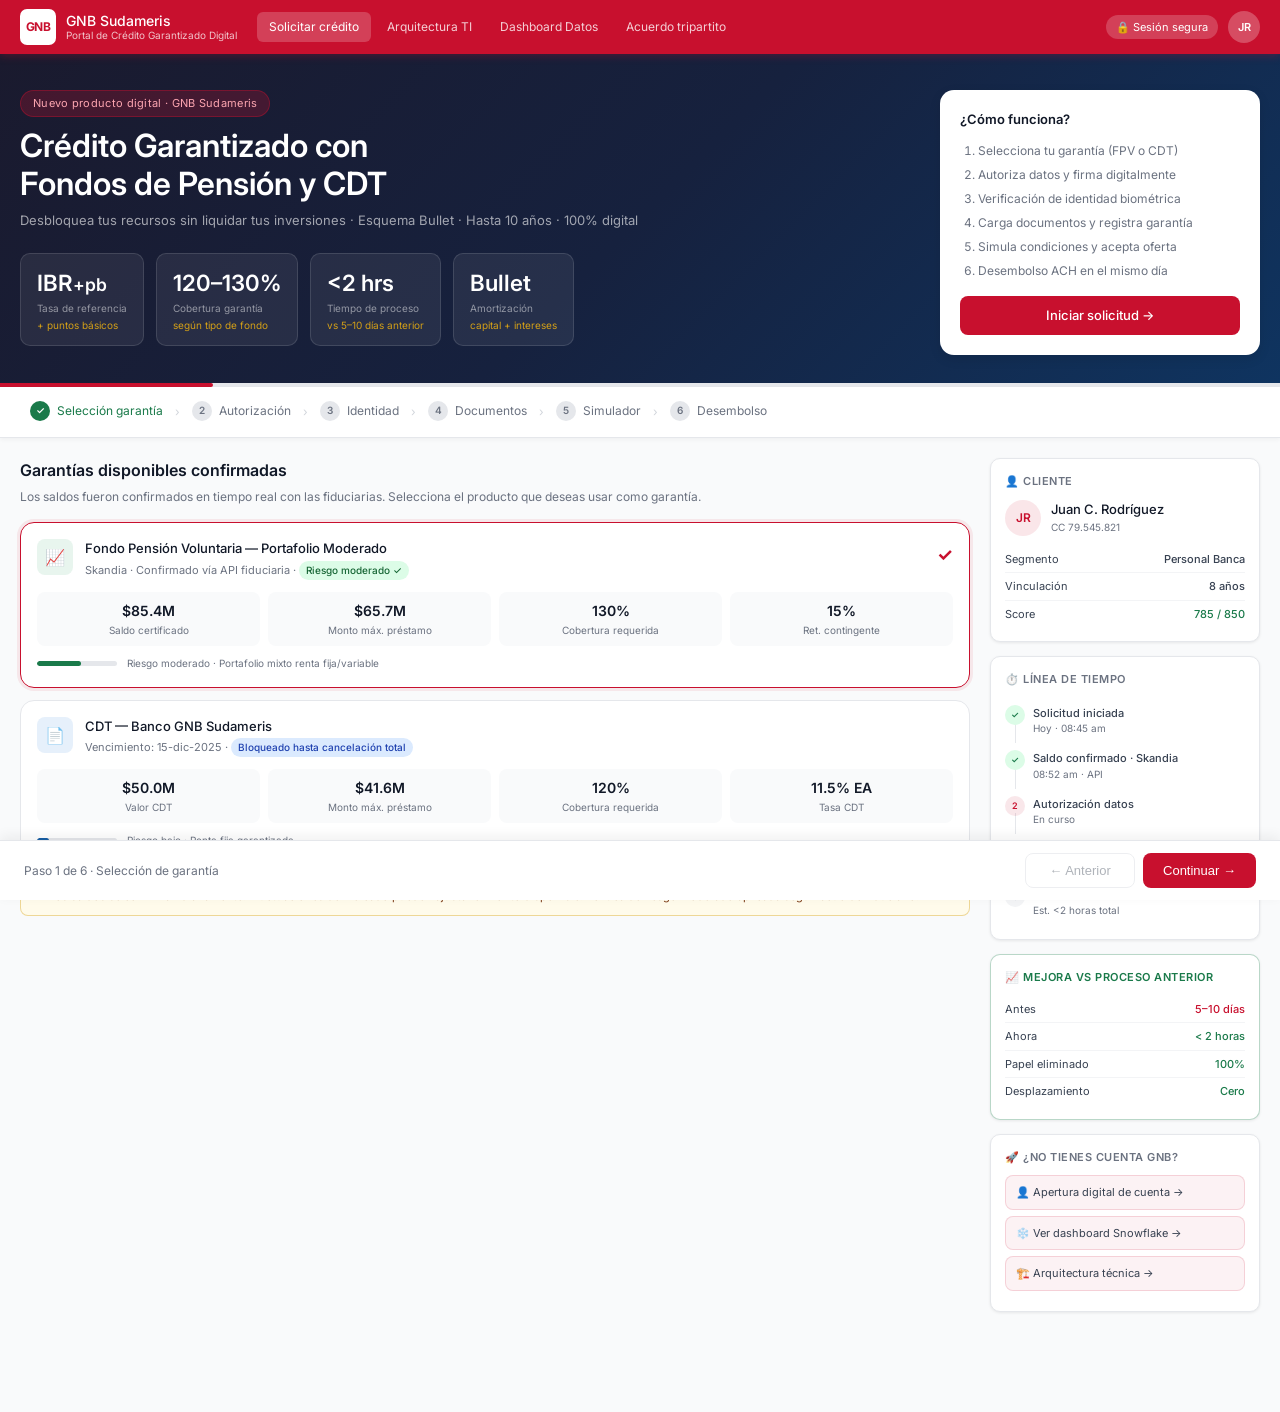
==== index.html @ e1f41fc9 "Primer despliegue portal crédito garantizado Primer despliegue portal crédito garantizado" ====
<!DOCTYPE html>
<html lang="es">
<head>
<meta charset="UTF-8">
<meta name="viewport" content="width=device-width, initial-scale=1.0">
<title>GNB Sudameris · Crédito Garantizado Digital</title>
<link rel="stylesheet" href="styles.css">
<link rel="preconnect" href="https://fonts.googleapis.com">
<link href="https://fonts.googleapis.com/css2?family=Inter:wght@300;400;500;600;700&display=swap" rel="stylesheet">
</head>
<body>

<!-- ═══════════════════════════ HEADER ═══════════════════════════ -->
<header class="site-header">
  <div class="header-inner">
    <div class="logo-area">
      <div class="logo-mark">GNB</div>
      <div class="logo-text">
        GNB Sudameris
        <span class="logo-sub">Portal de Crédito Garantizado Digital</span>
      </div>
    </div>
    <nav class="header-nav">
      <a href="index.html" class="nav-link active">Solicitar crédito</a>
      <a href="arquitectura.html" class="nav-link">Arquitectura TI</a>
      <a href="snowflake.html" class="nav-link">Dashboard Datos</a>
      <a href="acuerdo.html" class="nav-link">Acuerdo tripartito</a>
    </nav>
    <div class="header-right">
      <span class="header-badge">🔒 Sesión segura</span>
      <div class="header-user">JR</div>
    </div>
  </div>
</header>

<!-- ═══════════════════════════ HERO ═══════════════════════════ -->
<section class="product-hero">
  <div class="hero-inner">
    <div class="hero-content">
      <span class="hero-tag">Nuevo producto digital · GNB Sudameris</span>
      <h1 class="hero-title">Crédito Garantizado con<br>Fondos de Pensión y CDT</h1>
      <p class="hero-sub">Desbloquea tus recursos sin liquidar tus inversiones · Esquema Bullet · Hasta 10 años · 100% digital</p>
      <div class="hero-stats">
        <div class="hero-stat">
          <div class="hero-stat-val">IBR<span style="font-size:1.1rem">+pb</span></div>
          <div class="hero-stat-label">Tasa de referencia</div>
          <div class="hero-stat-sub">+ puntos básicos</div>
        </div>
        <div class="hero-stat">
          <div class="hero-stat-val">120–130%</div>
          <div class="hero-stat-label">Cobertura garantía</div>
          <div class="hero-stat-sub">según tipo de fondo</div>
        </div>
        <div class="hero-stat">
          <div class="hero-stat-val">&lt;2 hrs</div>
          <div class="hero-stat-label">Tiempo de proceso</div>
          <div class="hero-stat-sub">vs 5–10 días anterior</div>
        </div>
        <div class="hero-stat">
          <div class="hero-stat-val">Bullet</div>
          <div class="hero-stat-label">Amortización</div>
          <div class="hero-stat-sub">capital + intereses</div>
        </div>
      </div>
    </div>
    <div class="hero-aside">
      <div class="quick-card">
        <div class="quick-card-title">¿Cómo funciona?</div>
        <ol class="quick-steps">
          <li>Selecciona tu garantía (FPV o CDT)</li>
          <li>Autoriza datos y firma digitalmente</li>
          <li>Verificación de identidad biométrica</li>
          <li>Carga documentos y registra garantía</li>
          <li>Simula condiciones y acepta oferta</li>
          <li>Desembolso ACH en el mismo día</li>
        </ol>
        <a href="#stepper-section" class="btn-primary btn-block">Iniciar solicitud →</a>
      </div>
    </div>
  </div>
</section>

<!-- ═══════════════════════════ PROGRESS ═══════════════════════════ -->
<div class="progress-bar-wrap">
  <div class="progress-bar-fill" id="prog-fill" style="width:16.6%"></div>
</div>

<!-- ═══════════════════════════ STEPPER ═══════════════════════════ -->
<div class="stepper-wrap" id="stepper-section">
  <div class="stepper-inner">
    <div class="step-item done" onclick="goStep(1)">
      <div class="step-num done-num">✓</div>
      <span>Selección garantía</span>
    </div>
    <div class="step-sep">›</div>
    <div class="step-item" id="tab-2" onclick="goStep(2)">
      <div class="step-num" id="snum-2">2</div>
      <span>Autorización</span>
    </div>
    <div class="step-sep">›</div>
    <div class="step-item" id="tab-3" onclick="goStep(3)">
      <div class="step-num" id="snum-3">3</div>
      <span>Identidad</span>
    </div>
    <div class="step-sep">›</div>
    <div class="step-item" id="tab-4" onclick="goStep(4)">
      <div class="step-num" id="snum-4">4</div>
      <span>Documentos</span>
    </div>
    <div class="step-sep">›</div>
    <div class="step-item" id="tab-5" onclick="goStep(5)">
      <div class="step-num" id="snum-5">5</div>
      <span>Simulador</span>
    </div>
    <div class="step-sep">›</div>
    <div class="step-item" id="tab-6" onclick="goStep(6)">
      <div class="step-num" id="snum-6">6</div>
      <span>Desembolso</span>
    </div>
  </div>
</div>

<!-- ═══════════════════════════ MAIN LAYOUT ═══════════════════════════ -->
<main class="main-layout">
  <div class="content-area">

    <!-- ─── PANEL 1: GARANTÍAS ─── -->
    <section class="panel active" id="panel-1">
      <h2 class="panel-title">Garantías disponibles confirmadas</h2>
      <p class="panel-desc">Los saldos fueron confirmados en tiempo real con las fiduciarias. Selecciona el producto que deseas usar como garantía.</p>

      <div class="garantia-card selected" id="gcard-1" onclick="selectGarantia(1)">
        <div class="garantia-header">
          <div class="garantia-icon" style="background:#e8f5ee">📈</div>
          <div class="garantia-info">
            <div class="garantia-name">Fondo Pensión Voluntaria — Portafolio Moderado</div>
            <div class="garantia-entity">Skandia · Confirmado vía API fiduciaria · <span class="badge badge-ok">Riesgo moderado ✓</span></div>
          </div>
          <div class="check-mark" id="check-1">✓</div>
        </div>
        <div class="garantia-metrics">
          <div class="metric-box"><div class="metric-val">$85.4M</div><div class="metric-lbl">Saldo certificado</div></div>
          <div class="metric-box"><div class="metric-val">$65.7M</div><div class="metric-lbl">Monto máx. préstamo</div></div>
          <div class="metric-box"><div class="metric-val">130%</div><div class="metric-lbl">Cobertura requerida</div></div>
          <div class="metric-box"><div class="metric-val">15%</div><div class="metric-lbl">Ret. contingente</div></div>
        </div>
        <div class="risk-row">
          <div class="risk-bar"><div class="risk-fill" style="width:55%;background:#1a7a4a"></div></div>
          <span class="risk-label">Riesgo moderado · Portafolio mixto renta fija/variable</span>
        </div>
      </div>

      <div class="garantia-card" id="gcard-2" onclick="selectGarantia(2)">
        <div class="garantia-header">
          <div class="garantia-icon" style="background:#e6f0fb">📄</div>
          <div class="garantia-info">
            <div class="garantia-name">CDT — Banco GNB Sudameris</div>
            <div class="garantia-entity">Vencimiento: 15-dic-2025 · <span class="badge badge-info">Bloqueado hasta cancelación total</span></div>
          </div>
          <div class="check-mark" id="check-2" style="display:none">✓</div>
        </div>
        <div class="garantia-metrics">
          <div class="metric-box"><div class="metric-val">$50.0M</div><div class="metric-lbl">Valor CDT</div></div>
          <div class="metric-box"><div class="metric-val">$41.6M</div><div class="metric-lbl">Monto máx. préstamo</div></div>
          <div class="metric-box"><div class="metric-val">120%</div><div class="metric-lbl">Cobertura requerida</div></div>
          <div class="metric-box"><div class="metric-val">11.5% EA</div><div class="metric-lbl">Tasa CDT</div></div>
        </div>
        <div class="risk-row">
          <div class="risk-bar"><div class="risk-fill" style="width:15%;background:#185FA5"></div></div>
          <span class="risk-label">Riesgo bajo · Renta fija garantizada</span>
        </div>
      </div>

      <div class="alert-box warn">
        ⚠️ Los saldos se confirman diariamente. Fluctuaciones de mercado pueden ajustar el monto disponible. Política de riesgo moderado aplicada según acuerdo fiduciario.
      </div>
    </section>

    <!-- ─── PANEL 2: AUTORIZACIÓN ─── -->
    <section class="panel" id="panel-2">
      <h2 class="panel-title">Autorización y acuerdo de servicios</h2>

      <div class="consent-box">
        <div class="consent-header">
          <div class="consent-icon" style="background:rgba(200,16,46,0.1)">🔐</div>
          <div class="consent-title">Autorización de tratamiento de datos personales · Ley 1581/2012</div>
        </div>
        <p class="consent-text">Autorizo a GNB Sudameris, Skandia, y las demás fiduciarias participantes en el acuerdo de servicio tripartito, a consultar, verificar y compartir mi información financiera, de identidad y de saldos de productos de inversión, exclusivamente para efectos del otorgamiento del presente crédito garantizado.</p>
        <label class="check-label"><input type="checkbox" checked> Autorizo compartir mis datos con las fiduciarias participantes (Skandia, Protección, Porvenir según aplique)</label>
        <label class="check-label"><input type="checkbox" checked> Autorizo la consulta en centrales de riesgo (TransUnion, DataCrédito) y validación biométrica</label>
        <label class="check-label"><input type="checkbox" checked> Autorizo el bloqueo y retención contingente de mi garantía durante la vigencia del crédito</label>
        <label class="check-label"><input type="checkbox" checked> Acepto el acuerdo tripartito banco–Rentas–fiduciarias y el registro en Confecámaras a 5 años</label>
      </div>

      <div class="consent-box">
        <div class="consent-header">
          <div class="consent-icon" style="background:#e6f0fb">🏛️</div>
          <div class="consent-title">Partes del acuerdo de servicios tripartito</div>
        </div>
        <div class="systems-row">
          <span class="system-chip">🏦 GNB Sudameris S.A.</span>
          <span class="system-chip">📋 Skandia Fiduciaria</span>
          <span class="system-chip">👥 Rentas Vitalicias S.A.</span>
          <span class="system-chip">🏢 Confecámaras</span>
          <span class="system-chip">❄️ Snowflake Data Hub</span>
        </div>
        <p class="consent-text">El acuerdo establece: entrega online de saldos certificados, retención contingente automática, notificación inmediata de fluctuaciones, y fuente líquida de pago con giro inmediato vía ACH en caso de mora, incumplimiento o caída de garantía por debajo del 100% de cobertura.</p>
      </div>

      <div class="consent-box" style="border-color:rgba(26,122,74,0.3)">
        <div class="consent-header">
          <div class="consent-icon" style="background:#e8f5ee">✍️</div>
          <div class="consent-title" style="color:#1a7a4a">Firma electrónica — PLA15 | OTP vía SMS/Email · Decreto 2364</div>
        </div>
        <div class="otp-row">
          <input type="text" class="otp-input" placeholder="● ● ● ● ● ●" maxlength="6">
          <button class="btn-secondary" onclick="alert('OTP enviado a su celular registrado')">Reenviar OTP</button>
        </div>
        <p class="consent-text" style="margin-top:8px">Ingresa el código de 6 dígitos enviado a su número registrado. El código expira en 5 minutos.</p>
      </div>
    </section>

    <!-- ─── PANEL 3: VERIFICACIÓN ─── -->
    <section class="panel" id="panel-3">
      <h2 class="panel-title">Verificación de identidad multifactor</h2>

      <div class="verify-list">
        <div class="verify-item">
          <div class="verify-icon" style="background:#e8f5ee">✅</div>
          <div class="verify-info">
            <div class="verify-name">Cédula de ciudadanía — validación RNEC</div>
            <div class="verify-detail">Documento verificado · Registraduría Nacional · sin novedades</div>
          </div>
          <span class="badge badge-ok">Validado</span>
        </div>
        <div class="verify-item">
          <div class="verify-icon" style="background:#e8f5ee">👆</div>
          <div class="verify-info">
            <div class="verify-name">Dactiloscopía — huella biométrica</div>
            <div class="verify-detail">Score biométrico: 98.4% · AFIS Colombia · Tiempo real</div>
          </div>
          <span class="badge badge-ok">Validado</span>
        </div>
        <div class="verify-item">
          <div class="verify-icon" style="background:#e8f5ee">📊</div>
          <div class="verify-info">
            <div class="verify-name">Centrales de riesgo — TransUnion / DataCrédito</div>
            <div class="verify-detail">Score crediticio: 785 · Sin obligaciones en mora · Cupo disponible</div>
          </div>
          <span class="badge badge-ok">Aprobado</span>
        </div>
        <div class="verify-item">
          <div class="verify-icon" style="background:rgba(200,16,46,0.1)">🎥</div>
          <div class="verify-info">
            <div class="verify-name">Video verificación de identidad (liveness check)</div>
            <div class="verify-detail">Anti-deepfake · Captura documento + selfie en vivo · GNB Digital Onboarding</div>
          </div>
          <span class="badge badge-warn">En proceso</span>
        </div>
        <div class="verify-item">
          <div class="verify-icon" style="background:#f5f5f5">🎙️</div>
          <div class="verify-info">
            <div class="verify-name">Confirmación de condiciones — grabación digital</div>
            <div class="verify-detail">El asesor confirma: tasa, plazo, monto y condiciones · Reemplaza formato físico</div>
          </div>
          <span class="badge badge-pending">Pendiente</span>
        </div>
        <div class="verify-item">
          <div class="verify-icon" style="background:#f5f5f5">📒</div>
          <div class="verify-info">
            <div class="verify-name">Validación de referencias personales</div>
            <div class="verify-detail">2 referencias contactadas vía SMS/llamada automatizada</div>
          </div>
          <span class="badge badge-pending">Pendiente</span>
        </div>
      </div>

      <div class="integrations-box">
        <div class="integrations-title">Integrado con:</div>
        <div class="systems-row">
          <span class="system-chip">📱 GNB Onboarding Digital</span>
          <span class="system-chip">🏛️ RNEC</span>
          <span class="system-chip">📈 TransUnion API</span>
          <span class="system-chip">❄️ Snowflake · Capa analítica</span>
        </div>
      </div>
    </section>

    <!-- ─── PANEL 4: DOCUMENTOS ─── -->
    <section class="panel" id="panel-4">
      <h2 class="panel-title">Gestión documental y registro de garantías</h2>
      <div class="two-col">
        <div>
          <h3 class="sub-title">Documentos cargados</h3>
          <div class="doc-item"><span class="doc-icon ok">✅</span><span class="doc-name">Cédula de ciudadanía · ambas caras</span><span class="badge badge-ok">OK</span></div>
          <div class="doc-item"><span class="doc-icon ok">✅</span><span class="doc-name">Soportes de ingresos · últimos 3 meses</span><span class="badge badge-ok">OK</span></div>
          <div class="doc-item"><span class="doc-icon ok">✅</span><span class="doc-name">Contrato de trabajo / resolución pensión</span><span class="badge badge-ok">OK</span></div>
          <div class="doc-item"><span class="doc-icon warn">⏳</span><span class="doc-name">Certificación saldo fondo (fiduciaria)</span><span class="badge badge-warn">Auto</span></div>
          <div class="doc-item"><span class="doc-icon warn">⏳</span><span class="doc-name">Formato PLA15 · diligenciado</span><span class="badge badge-warn">Pendiente firma</span></div>
          <div class="upload-zone" onclick="alert('Seleccionar archivo')">
            <div class="upload-icon">☁️</div>
            <div class="upload-label">Arrastra o selecciona documentos adicionales</div>
            <div class="upload-sub">PDF, JPG, PNG · máx. 10MB por archivo</div>
          </div>
        </div>
        <div>
          <h3 class="sub-title">Estado de garantías</h3>
          <div class="status-card" style="border-color:rgba(26,122,74,0.4)">
            <div class="status-card-title" style="color:#1a7a4a">🔒 Bloqueo en fiduciaria</div>
            <div class="status-row"><span>Estado</span><span class="val-green">Bloqueado ✓</span></div>
            <div class="status-row"><span>Monto bloqueado</span><span>$85.4M</span></div>
            <div class="status-row"><span>Certificado</span><span class="val-green">#F-2024-8821</span></div>
            <div class="status-row"><span>Vigencia</span><span>5 años</span></div>
          </div>
          <div class="status-card" style="border-color:rgba(24,95,165,0.4);margin-top:10px">
            <div class="status-card-title" style="color:#185FA5">🏢 Confecámaras — Registro</div>
            <div class="status-row"><span>Estado</span><span class="val-warn">En registro</span></div>
            <div class="status-row"><span>Tipo</span><span>Mobiliaria · Ley 1676</span></div>
            <div class="status-row"><span>Folio</span><span>#GM-24-00145</span></div>
            <div class="status-row"><span>Vigencia</span><span class="val-green">5 años (optimizado)</span></div>
          </div>
          <div class="alert-box" style="background:rgba(212,160,23,0.08);border-color:rgba(212,160,23,0.4);margin-top:10px">
            💡 Garantía a 5 años en Confecámaras. Ahorro estimado en costos notariales por prórrogas: <strong>$320.000 COP</strong>
          </div>
        </div>
      </div>
    </section>

    <!-- ─── PANEL 5: SIMULADOR ─── -->
    <section class="panel" id="panel-5">
      <h2 class="panel-title">Simulador de condiciones — Crédito garantizado</h2>
      <div class="two-col">
        <div>
          <div class="sim-monto-display">
            <div class="sim-label">Monto del crédito</div>
            <div class="sim-val" id="sim-monto">$58,000,000 COP</div>
          </div>
          <div class="slider-group">
            <div class="slider-row">
              <label>Monto (millones COP)</label>
              <input type="range" min="10" max="65" value="58" oninput="updateSim()" id="sl-monto">
              <span id="out-monto">$58M</span>
            </div>
            <div class="slider-row">
              <label>Plazo (meses)</label>
              <input type="range" min="12" max="120" value="12" step="12" oninput="updateSim()" id="sl-plazo">
              <span id="out-plazo">12 meses</span>
            </div>
            <div class="slider-row">
              <label>IBR + puntos básicos</label>
              <input type="range" min="50" max="400" value="180" oninput="updateSim()" id="sl-ibr">
              <span id="out-ibr">+180 pb</span>
            </div>
          </div>
          <div class="field-group">
            <label class="field-label">Tipo de tasa</label>
            <select class="field-select" onchange="updateSim()">
              <option>IBR + puntos básicos (recomendado)</option>
              <option>Tasa cartelera fija</option>
              <option>Amortización francesa mensual</option>
            </select>
          </div>
          <div class="alert-box" style="background:rgba(26,122,74,0.07);border-color:rgba(26,122,74,0.3);margin-top:14px">
            📊 <strong>Ventaja vs rescate del fondo:</strong> Mantener inversión genera ~8.5% anual estimado vs costo de deuda. El cliente preserva su capital y sus rendimientos futuros.
          </div>
        </div>
        <div>
          <div class="result-card">
            <h3 class="sub-title">Resumen del crédito</h3>
            <div class="result-row"><span>Tasa total E.A.</span><span class="result-val" id="r-tasa">13.30%</span></div>
            <div class="result-row"><span>Intereses anuales (bullet)</span><span class="result-val" id="r-int">$7,714,000</span></div>
            <div class="result-row"><span>Capital (vencimiento)</span><span class="result-val" id="r-cap">$58,000,000</span></div>
            <div class="result-row"><span>Cobertura actual</span><span class="result-val val-green" id="r-cob">147.2%</span></div>
            <div class="result-row"><span>Plazo máximo</span><span class="result-val">10 años prorrogable</span></div>
            <div class="result-row"><span>Desembolso vía</span><span class="result-val">ACH mismo día</span></div>
            <div class="result-row"><span>Registro Confecámaras</span><span class="result-val val-green">5 años ✓</span></div>
          </div>
          <div class="risk-policy-box">
            <div class="sub-title" style="margin-bottom:8px">Política de riesgo aplicada</div>
            <span class="badge badge-ok">Portafolio moderado ✓</span>
            <span class="badge badge-info">Cobertura 130%</span>
            <span class="badge badge-info">Retención 15%</span>
            <span class="badge badge-warn">Alerta si cae &lt;110%</span>
          </div>
        </div>
      </div>
    </section>

    <!-- ─── PANEL 6: DESEMBOLSO ─── -->
    <section class="panel" id="panel-6">
      <h2 class="panel-title">Desembolso — Aprobación y giro</h2>
      <div class="two-col">
        <div>
          <h3 class="sub-title">Tracking del proceso</h3>
          <div class="track-list">
            <div class="track-item done">
              <div class="track-icon done">✓</div>
              <div class="track-info">
                <div class="track-name">Garantía bloqueada — fiduciaria</div>
                <div class="track-detail">Certificado #F-2024-8821 · 09:14 am</div>
              </div>
              <span class="badge badge-ok">Listo</span>
            </div>
            <div class="track-item done">
              <div class="track-icon done">✓</div>
              <div class="track-info">
                <div class="track-name">Garantía registrada — Confecámaras</div>
                <div class="track-detail">Folio #GM-24-00145 · 5 años</div>
              </div>
              <span class="badge badge-ok">Listo</span>
            </div>
            <div class="track-item done">
              <div class="track-icon done">✓</div>
              <div class="track-info">
                <div class="track-name">Pagaré contabilizado en sistema</div>
                <div class="track-detail">CORE bancario GNB · Límites creados</div>
              </div>
              <span class="badge badge-ok">Listo</span>
            </div>
            <div class="track-item active">
              <div class="track-icon active">⏳</div>
              <div class="track-info">
                <div class="track-name">Aprobación área de crédito</div>
                <div class="track-detail">Validación final automatizada · &lt;15 minutos</div>
              </div>
              <span class="badge badge-warn">En curso</span>
            </div>
            <div class="track-item pending">
              <div class="track-icon pending">→</div>
              <div class="track-info">
                <div class="track-name">Desembolso vía ACH / GNB</div>
                <div class="track-detail">Giro inmediato a cuenta verificada · Anti-fraude validado</div>
              </div>
              <span class="badge badge-pending">Pendiente</span>
            </div>
          </div>
        </div>
        <div>
          <div class="status-card" style="border-color:rgba(26,122,74,0.4)">
            <div class="status-card-title" style="color:#1a7a4a">💳 Cuenta de desembolso</div>
            <div class="status-row"><span>Banco</span><span>GNB Sudameris</span></div>
            <div class="status-row"><span>Cuenta</span><span>**** 4821</span></div>
            <div class="status-row"><span>Tipo</span><span>Cuenta corriente</span></div>
            <div class="status-row"><span>Titular</span><span>Juan C. Rodríguez</span></div>
            <div class="status-row"><span>Monto a girar</span><span class="val-green" style="font-weight:600">$58,700,000</span></div>
            <div class="status-row"><span>Canal</span><span class="val-green">ACH mismo día</span></div>
          </div>
          <div class="alert-box warn" style="margin-top:10px">
            🛡️ <strong>Anti-fraude:</strong> Desembolso solo a cuentas verificadas del titular. Montos &gt;$50M requieren token adicional. BREV disponible para clientes con historial GNB &gt;12 meses.
          </div>
          <div class="alerts-box" style="margin-top:10px">
            <div class="sub-title" style="margin-bottom:8px">Alertas de monitoreo activas</div>
            <span class="badge badge-warn">⚠️ Cobertura &lt;110%</span>
            <span class="badge badge-err">🚨 Cobertura &lt;100%</span>
            <span class="badge badge-info">❄️ Revisión diaria Snowflake</span>
            <span class="badge badge-warn">⏱️ Mora D+1</span>
          </div>
        </div>
      </div>
    </section>

  </div><!-- /content-area -->

  <!-- ═══════════════════════════ SIDEBAR ═══════════════════════════ -->
  <aside class="sidebar">

    <div class="sidebar-card">
      <div class="sidebar-section-title">👤 Cliente</div>
      <div class="client-header">
        <div class="client-avatar">JR</div>
        <div>
          <div class="client-name">Juan C. Rodríguez</div>
          <div class="client-id">CC 79.545.821</div>
        </div>
      </div>
      <div class="status-row"><span>Segmento</span><span>Personal Banca</span></div>
      <div class="status-row"><span>Vinculación</span><span>8 años</span></div>
      <div class="status-row"><span>Score</span><span class="val-green">785 / 850</span></div>
    </div>

    <div class="sidebar-card">
      <div class="sidebar-section-title">⏱️ Línea de tiempo</div>
      <div class="timeline">
        <div class="tl-item done"><div class="tl-dot done">✓</div><div><div class="tl-title">Solicitud iniciada</div><div class="tl-time">Hoy · 08:45 am</div></div></div>
        <div class="tl-item done"><div class="tl-dot done">✓</div><div><div class="tl-title">Saldo confirmado · Skandia</div><div class="tl-time">08:52 am · API</div></div></div>
        <div class="tl-item active"><div class="tl-dot active">2</div><div><div class="tl-title">Autorización datos</div><div class="tl-time">En curso</div></div></div>
        <div class="tl-item pending"><div class="tl-dot pending">3</div><div><div class="tl-title">Biometría y docs</div><div class="tl-time">Est. 15 min</div></div></div>
        <div class="tl-item pending"><div class="tl-dot pending">→</div><div><div class="tl-title">Desembolso</div><div class="tl-time">Est. &lt;2 horas total</div></div></div>
      </div>
    </div>

    <div class="sidebar-card" style="border-color:rgba(26,122,74,0.3)">
      <div class="sidebar-section-title" style="color:#1a7a4a">📈 Mejora vs proceso anterior</div>
      <div class="status-row"><span>Antes</span><span class="val-red">5–10 días</span></div>
      <div class="status-row"><span>Ahora</span><span class="val-green">&lt; 2 horas</span></div>
      <div class="status-row"><span>Papel eliminado</span><span class="val-green">100%</span></div>
      <div class="status-row"><span>Desplazamiento</span><span class="val-green">Cero</span></div>
    </div>

    <div class="sidebar-card">
      <div class="sidebar-section-title">🚀 ¿No tienes cuenta GNB?</div>
      <a href="#" class="onboarding-pill">👤 Apertura digital de cuenta →</a>
      <a href="snowflake.html" class="onboarding-pill">❄️ Ver dashboard Snowflake →</a>
      <a href="arquitectura.html" class="onboarding-pill">🏗️ Arquitectura técnica →</a>
    </div>

  </aside>
</main>

<!-- ═══════════════════════════ BOTTOM NAV ═══════════════════════════ -->
<div class="bottom-nav">
  <div class="nav-info" id="step-info">Paso 1 de 6 · Selección de garantía</div>
  <div class="nav-buttons">
    <button class="btn-secondary" id="btn-prev" onclick="prevStep()" style="opacity:0.4">← Anterior</button>
    <button class="btn-primary" id="btn-next" onclick="nextStep()">Continuar →</button>
  </div>
</div>

<script src="app.js"></script>
</body>
</html>
---- styles.css ----
/* ═══════════════════════════════════════════════════════════
   GNB SUDAMERIS · CRÉDITO GARANTIZADO DIGITAL
   styles.css · v1.0 · Mayo 2025
═══════════════════════════════════════════════════════════ */

:root {
  --gnb-red:    #C8102E;
  --gnb-red-dk: #a00022;
  --gnb-navy:   #1a1a2e;
  --gnb-green:  #1a7a4a;
  --gnb-blue:   #185FA5;
  --gnb-gold:   #D4A017;
  --white:      #ffffff;
  --gray-50:    #f9fafb;
  --gray-100:   #f3f4f6;
  --gray-200:   #e5e7eb;
  --gray-300:   #d1d5db;
  --gray-500:   #6b7280;
  --gray-700:   #374151;
  --gray-900:   #111827;
  --shadow-sm:  0 1px 3px rgba(0,0,0,0.08);
  --shadow-md:  0 4px 12px rgba(0,0,0,0.1);
  --radius:     10px;
  --radius-sm:  6px;
  --radius-lg:  14px;
}

*, *::before, *::after { box-sizing: border-box; margin: 0; padding: 0; }

html { scroll-behavior: smooth; }

body {
  font-family: 'Inter', -apple-system, BlinkMacSystemFont, sans-serif;
  font-size: 14px;
  line-height: 1.5;
  color: var(--gray-700);
  background: var(--gray-50);
  min-height: 100vh;
  padding-bottom: 80px;
}

/* ─── HEADER ─── */
.site-header {
  background: var(--gnb-red);
  position: sticky; top: 0; z-index: 100;
  box-shadow: 0 2px 8px rgba(200,16,46,0.3);
}
.header-inner {
  max-width: 1300px; margin: 0 auto;
  padding: 0 20px;
  display: flex; align-items: center; gap: 20px;
  height: 54px;
}
.logo-area { display: flex; align-items: center; gap: 10px; flex-shrink: 0; }
.logo-mark {
  width: 36px; height: 36px; border-radius: 7px;
  background: white; display: flex; align-items: center; justify-content: center;
  font-weight: 700; font-size: 12px; color: var(--gnb-red); letter-spacing: -0.5px;
}
.logo-text { color: white; font-size: 14px; font-weight: 500; line-height: 1.2; }
.logo-sub { font-size: 10px; opacity: 0.75; display: block; font-weight: 400; }
.header-nav { display: flex; gap: 4px; flex: 1; }
.nav-link {
  color: rgba(255,255,255,0.8); text-decoration: none;
  padding: 6px 12px; border-radius: 6px;
  font-size: 12px; transition: all 0.15s;
}
.nav-link:hover, .nav-link.active {
  background: rgba(255,255,255,0.2); color: white;
}
.header-right { display: flex; align-items: center; gap: 10px; flex-shrink: 0; }
.header-badge {
  background: rgba(255,255,255,0.2); color: white;
  font-size: 11px; padding: 4px 10px; border-radius: 20px;
}
.header-user {
  width: 32px; height: 32px; border-radius: 50%;
  background: rgba(255,255,255,0.25);
  display: flex; align-items: center; justify-content: center;
  color: white; font-size: 11px; font-weight: 600;
}
.live-dot-wrap { display: flex; align-items: center; gap: 5px; color: white; font-size: 11px; }
.live-dot {
  width: 7px; height: 7px; border-radius: 50%;
  background: #4ade80; animation: blink 1.4s ease-in-out infinite;
}
@keyframes blink { 0%,100%{opacity:1} 50%{opacity:0.3} }

/* ─── HERO ─── */
.product-hero {
  background: linear-gradient(135deg, #1a1a2e 0%, #16213e 50%, #0f3460 100%);
  padding: 36px 20px 28px;
}
.hero-inner {
  max-width: 1300px; margin: 0 auto;
  display: grid; grid-template-columns: 1fr 320px; gap: 32px; align-items: start;
}
.hero-tag {
  display: inline-block;
  background: rgba(200,16,46,0.25); border: 1px solid rgba(200,16,46,0.4);
  color: #fca5b0; font-size: 11px; padding: 4px 12px;
  border-radius: 20px; margin-bottom: 10px;
  letter-spacing: 0.3px;
}
.hero-title { color: white; font-size: 2rem; font-weight: 600; line-height: 1.2; margin-bottom: 8px; }
.hero-sub { color: rgba(255,255,255,0.6); font-size: 13px; margin-bottom: 22px; }
.hero-stats { display: flex; gap: 12px; flex-wrap: wrap; }
.hero-stat {
  background: rgba(255,255,255,0.07);
  border: 1px solid rgba(255,255,255,0.12);
  border-radius: 10px; padding: 12px 16px; min-width: 110px;
}
.hero-stat-val { color: white; font-size: 1.4rem; font-weight: 600; }
.hero-stat-label { color: rgba(255,255,255,0.5); font-size: 10px; margin-top: 2px; }
.hero-stat-sub { color: var(--gnb-gold); font-size: 10px; margin-top: 2px; }

.quick-card {
  background: white; border-radius: var(--radius-lg);
  padding: 20px; box-shadow: var(--shadow-md);
}
.quick-card-title { font-size: 13px; font-weight: 600; color: var(--gray-900); margin-bottom: 12px; }
.quick-steps {
  padding-left: 18px; margin-bottom: 16px;
  display: flex; flex-direction: column; gap: 6px;
}
.quick-steps li { font-size: 12px; color: var(--gray-500); }
.btn-block { display: block; width: 100%; text-align: center; }

/* ─── PROGRESS BAR ─── */
.progress-bar-wrap { height: 4px; background: var(--gray-200); }
.progress-bar-fill {
  height: 100%; background: var(--gnb-red);
  transition: width 0.4s ease; border-radius: 0 2px 2px 0;
}

/* ─── STEPPER ─── */
.stepper-wrap {
  background: white; border-bottom: 1px solid var(--gray-200);
  position: sticky; top: 54px; z-index: 90;
  box-shadow: 0 2px 4px rgba(0,0,0,0.04);
}
.stepper-inner {
  max-width: 1300px; margin: 0 auto;
  padding: 0 20px;
  display: flex; align-items: center; overflow-x: auto;
}
.step-item {
  display: flex; align-items: center; gap: 7px;
  padding: 14px 10px; cursor: pointer;
  border-bottom: 2px solid transparent;
  white-space: nowrap; font-size: 12px; color: var(--gray-500);
  transition: all 0.2s; flex-shrink: 0; user-select: none;
}
.step-item:hover { color: var(--gray-700); }
.step-item.active { border-bottom-color: var(--gnb-red); color: var(--gnb-red); font-weight: 500; }
.step-item.done { color: var(--gnb-green); }
.step-num {
  width: 20px; height: 20px; border-radius: 50%;
  display: flex; align-items: center; justify-content: center;
  font-size: 10px; font-weight: 600;
  background: var(--gray-200); color: var(--gray-500);
  flex-shrink: 0;
}
.step-item.active .step-num,
#snum-2.active-num { background: var(--gnb-red); color: white; }
.step-item.done .step-num, .done-num {
  background: var(--gnb-green); color: white;
  width: 20px; height: 20px; border-radius: 50%;
  display: flex; align-items: center; justify-content: center;
  font-size: 10px;
}
.step-sep { color: var(--gray-300); font-size: 12px; padding: 0 2px; flex-shrink: 0; }

/* ─── MAIN LAYOUT ─── */
.main-layout {
  max-width: 1300px; margin: 0 auto; padding: 20px;
  display: grid; grid-template-columns: 1fr 270px; gap: 20px;
}
.content-area { min-width: 0; }

/* ─── PANELS ─── */
.panel { display: none; }
.panel.active { display: block; }
.panel-title { font-size: 16px; font-weight: 600; color: var(--gray-900); margin-bottom: 6px; }
.panel-desc { font-size: 12px; color: var(--gray-500); margin-bottom: 16px; }

/* ─── GARANTIA CARDS ─── */
.garantia-card {
  border: 1.5px solid var(--gray-200); border-radius: var(--radius-lg);
  padding: 16px; margin-bottom: 12px; cursor: pointer;
  transition: all 0.15s; background: white; position: relative;
}
.garantia-card:hover { border-color: var(--gnb-red); box-shadow: var(--shadow-sm); }
.garantia-card.selected { border-color: var(--gnb-red); box-shadow: 0 0 0 3px rgba(200,16,46,0.08); }
.garantia-header { display: flex; align-items: flex-start; gap: 12px; margin-bottom: 12px; }
.garantia-icon {
  width: 36px; height: 36px; border-radius: 8px;
  display: flex; align-items: center; justify-content: center;
  font-size: 16px; flex-shrink: 0;
}
.garantia-info { flex: 1; }
.garantia-name { font-size: 13px; font-weight: 500; color: var(--gray-900); }
.garantia-entity { font-size: 11px; color: var(--gray-500); margin-top: 2px; }
.check-mark {
  color: var(--gnb-red); font-size: 18px; font-weight: 700;
  flex-shrink: 0; margin-top: 2px;
}
.garantia-metrics { display: grid; grid-template-columns: repeat(4,1fr); gap: 8px; margin-bottom: 10px; }
.metric-box {
  background: var(--gray-50); border-radius: 8px;
  padding: 8px; text-align: center;
}
.metric-val { font-size: 14px; font-weight: 600; color: var(--gray-900); }
.metric-lbl { font-size: 10px; color: var(--gray-500); margin-top: 2px; }
.risk-row { display: flex; align-items: center; gap: 10px; }
.risk-bar { height: 5px; border-radius: 3px; background: var(--gray-200); flex: 0 0 80px; overflow: hidden; }
.risk-fill { height: 100%; border-radius: 3px; }
.risk-label { font-size: 10px; color: var(--gray-500); }

/* ─── BADGES ─── */
.badge {
  display: inline-flex; align-items: center; gap: 3px;
  font-size: 10px; padding: 2px 7px; border-radius: 20px; font-weight: 500;
}
.badge-ok   { background: #dcfce7; color: #166534; }
.badge-warn { background: #fef9c3; color: #854d0e; }
.badge-err  { background: #fee2e2; color: #991b1b; }
.badge-info { background: #dbeafe; color: #1e40af; }
.badge-pending { background: var(--gray-100); color: var(--gray-500); }

/* ─── ALERT BOXES ─── */
.alert-box {
  padding: 10px 14px; border-radius: 8px;
  border: 1px solid var(--gray-200);
  background: var(--gray-50); font-size: 11px; color: var(--gray-600);
  margin-top: 10px; line-height: 1.5;
}
.alert-box.warn { background: #fffbeb; border-color: rgba(212,160,23,0.4); color: #78350f; }

/* ─── CONSENT BOXES ─── */
.consent-box {
  border: 1px solid var(--gray-200); border-radius: var(--radius);
  padding: 16px; margin-bottom: 12px; background: white;
}
.consent-header { display: flex; align-items: center; gap: 10px; margin-bottom: 10px; }
.consent-icon {
  width: 32px; height: 32px; border-radius: 8px;
  display: flex; align-items: center; justify-content: center; font-size: 16px;
  flex-shrink: 0;
}
.consent-title { font-size: 12px; font-weight: 600; color: var(--gray-900); }
.consent-text { font-size: 11px; color: var(--gray-500); line-height: 1.6; margin-bottom: 10px; }
.check-label {
  display: flex; align-items: flex-start; gap: 8px;
  font-size: 11px; color: var(--gray-700); cursor: pointer;
  margin-bottom: 6px; line-height: 1.5;
}
.check-label input { margin-top: 2px; flex-shrink: 0; accent-color: var(--gnb-red); }
.systems-row { display: flex; flex-wrap: wrap; gap: 6px; margin-bottom: 10px; }
.system-chip {
  background: var(--gray-100); border: 1px solid var(--gray-200);
  border-radius: 6px; padding: 4px 8px; font-size: 10px; color: var(--gray-600);
}
.otp-row { display: flex; gap: 8px; margin-bottom: 4px; }
.otp-input {
  flex: 1; padding: 10px; border-radius: 8px;
  border: 1px solid var(--gray-300); font-size: 18px;
  letter-spacing: 6px; text-align: center; font-weight: 600;
  transition: border-color 0.2s;
}
.otp-input:focus { outline: none; border-color: var(--gnb-red); }

/* ─── VERIFY LIST ─── */
.verify-list { margin-bottom: 14px; }
.verify-item {
  display: flex; align-items: flex-start; gap: 10px;
  padding: 12px 0; border-bottom: 1px solid var(--gray-100);
}
.verify-item:last-child { border-bottom: none; }
.verify-icon {
  width: 34px; height: 34px; border-radius: 8px;
  display: flex; align-items: center; justify-content: center;
  font-size: 15px; flex-shrink: 0;
}
.verify-info { flex: 1; }
.verify-name { font-size: 12px; font-weight: 500; color: var(--gray-900); }
.verify-detail { font-size: 11px; color: var(--gray-500); margin-top: 2px; }
.integrations-box { padding: 12px; border-radius: 8px; background: var(--gray-50); border: 1px solid var(--gray-200); }
.integrations-title { font-size: 11px; font-weight: 500; color: var(--gray-600); margin-bottom: 8px; }

/* ─── DOC ITEMS ─── */
.doc-item {
  display: flex; align-items: center; gap: 8px;
  padding: 8px 10px; border-radius: 8px;
  border: 1px solid var(--gray-200); background: white;
  margin-bottom: 6px; font-size: 11px;
}
.doc-icon { font-size: 14px; }
.doc-name { flex: 1; color: var(--gray-700); }
.upload-zone {
  border: 1.5px dashed var(--gray-300); border-radius: 10px;
  padding: 20px; text-align: center; cursor: pointer;
  transition: all 0.2s; margin-top: 8px;
}
.upload-zone:hover { border-color: var(--gnb-red); background: rgba(200,16,46,0.02); }
.upload-icon { font-size: 22px; margin-bottom: 6px; }
.upload-label { font-size: 11px; color: var(--gray-600); }
.upload-sub { font-size: 10px; color: var(--gray-400); margin-top: 2px; }

/* ─── STATUS CARDS ─── */
.status-card {
  border: 1px solid var(--gray-200); border-radius: var(--radius);
  padding: 12px; background: white;
}
.status-card-title { font-size: 12px; font-weight: 600; margin-bottom: 8px; }
.status-row {
  display: flex; justify-content: space-between; align-items: center;
  padding: 5px 0; border-bottom: 1px solid var(--gray-100);
  font-size: 11px; color: var(--gray-600);
}
.status-row:last-child { border-bottom: none; }
.status-row span:last-child { font-weight: 500; color: var(--gray-800); }
.val-green { color: var(--gnb-green) !important; }
.val-warn { color: #d97706 !important; }
.val-red { color: var(--gnb-red) !important; }

/* ─── SIMULATOR ─── */
.sim-monto-display {
  background: var(--gray-50); border-radius: 10px;
  padding: 14px; margin-bottom: 14px;
}
.sim-label { font-size: 11px; color: var(--gray-500); margin-bottom: 4px; }
.sim-val { font-size: 1.6rem; font-weight: 600; color: var(--gray-900); }
.slider-group { display: flex; flex-direction: column; gap: 10px; margin-bottom: 12px; }
.slider-row { display: flex; align-items: center; gap: 10px; }
.slider-row label { font-size: 11px; color: var(--gray-500); min-width: 130px; }
.slider-row input[type=range] {
  flex: 1; accent-color: var(--gnb-red);
  height: 4px; cursor: pointer;
}
.slider-row span { font-size: 12px; font-weight: 500; min-width: 60px; text-align: right; color: var(--gray-800); }
.field-group { margin-bottom: 12px; }
.field-label { font-size: 11px; color: var(--gray-500); margin-bottom: 4px; display: block; }
.field-select {
  width: 100%; padding: 8px 10px; border-radius: 8px;
  border: 1px solid var(--gray-300); font-size: 12px;
  color: var(--gray-700); background: white; cursor: pointer;
}
.result-card { border: 1px solid var(--gray-200); border-radius: var(--radius); padding: 14px; background: white; margin-bottom: 12px; }
.result-row {
  display: flex; justify-content: space-between;
  padding: 6px 0; border-bottom: 1px solid var(--gray-100); font-size: 12px;
}
.result-row:last-child { border-bottom: none; }
.result-val { font-weight: 600; color: var(--gray-900); }
.risk-policy-box { padding: 12px; border-radius: 8px; background: var(--gray-50); display: flex; gap: 6px; flex-wrap: wrap; align-items: flex-start; flex-direction: column; }
.alerts-box { padding: 12px; border-radius: 8px; background: var(--gray-50); display: flex; gap: 6px; flex-wrap: wrap; align-items: center; }

/* ─── TRACK LIST ─── */
.track-list { display: flex; flex-direction: column; gap: 0; }
.track-item {
  display: flex; align-items: flex-start; gap: 10px;
  padding: 10px 0; border-bottom: 1px solid var(--gray-100);
}
.track-item:last-child { border-bottom: none; }
.track-icon {
  width: 28px; height: 28px; border-radius: 50%;
  display: flex; align-items: center; justify-content: center;
  font-size: 12px; flex-shrink: 0; font-weight: 600;
}
.track-icon.done { background: #dcfce7; color: var(--gnb-green); }
.track-icon.active { background: rgba(200,16,46,0.1); color: var(--gnb-red); }
.track-icon.pending { background: var(--gray-100); color: var(--gray-500); }
.track-info { flex: 1; }
.track-name { font-size: 12px; font-weight: 500; color: var(--gray-900); }
.track-detail { font-size: 10px; color: var(--gray-500); margin-top: 2px; }

/* ─── TWO COL ─── */
.two-col { display: grid; grid-template-columns: 1fr 1fr; gap: 20px; }
.sub-title { font-size: 13px; font-weight: 600; color: var(--gray-900); margin-bottom: 10px; }

/* ─── SIDEBAR ─── */
.sidebar { display: flex; flex-direction: column; gap: 14px; }
.sidebar-card {
  background: white; border: 1px solid var(--gray-200);
  border-radius: var(--radius); padding: 14px;
  box-shadow: var(--shadow-sm);
}
.sidebar-section-title { font-size: 11px; font-weight: 600; color: var(--gray-500); margin-bottom: 10px; text-transform: uppercase; letter-spacing: 0.5px; }
.client-header { display: flex; align-items: center; gap: 10px; margin-bottom: 10px; }
.client-avatar {
  width: 36px; height: 36px; border-radius: 50%;
  background: rgba(200,16,46,0.1); color: var(--gnb-red);
  display: flex; align-items: center; justify-content: center;
  font-size: 12px; font-weight: 600;
}
.client-name { font-size: 13px; font-weight: 500; color: var(--gray-900); }
.client-id { font-size: 10px; color: var(--gray-500); }
.timeline { display: flex; flex-direction: column; gap: 0; }
.tl-item {
  display: flex; align-items: flex-start; gap: 8px;
  padding: 7px 0; position: relative;
}
.tl-item::after {
  content: ''; position: absolute; left: 10px; top: 24px; bottom: 0;
  width: 1px; background: var(--gray-200);
}
.tl-item:last-child::after { display: none; }
.tl-dot {
  width: 20px; height: 20px; border-radius: 50%;
  display: flex; align-items: center; justify-content: center;
  font-size: 9px; font-weight: 600; flex-shrink: 0; position: relative; z-index: 1;
}
.tl-dot.done { background: #dcfce7; color: var(--gnb-green); }
.tl-dot.active { background: rgba(200,16,46,0.1); color: var(--gnb-red); }
.tl-dot.pending { background: var(--gray-100); color: var(--gray-400); }
.tl-title { font-size: 11px; font-weight: 500; color: var(--gray-800); }
.tl-time { font-size: 10px; color: var(--gray-500); }
.onboarding-pill {
  display: flex; align-items: center;
  padding: 8px 10px; border-radius: 8px;
  background: rgba(200,16,46,0.05); border: 1px solid rgba(200,16,46,0.15);
  margin-bottom: 6px; cursor: pointer; font-size: 11px; color: var(--gray-700);
  text-decoration: none; transition: all 0.15s;
}
.onboarding-pill:hover { background: rgba(200,16,46,0.1); }

/* ─── BOTTOM NAV ─── */
.bottom-nav {
  position: fixed; bottom: 0; left: 0; right: 0; z-index: 200;
  background: white; border-top: 1px solid var(--gray-200);
  padding: 12px 24px;
  display: flex; justify-content: space-between; align-items: center;
  box-shadow: 0 -4px 12px rgba(0,0,0,0.06);
}
.nav-info { font-size: 12px; color: var(--gray-500); }
.nav-buttons { display: flex; gap: 8px; }
.nav-buttons button { min-width: 110px; }

/* ─── BUTTONS ─── */
.btn-primary {
  background: var(--gnb-red); color: white;
  border: none; border-radius: 8px; padding: 10px 20px;
  font-size: 13px; font-weight: 500; cursor: pointer;
  transition: all 0.15s; text-decoration: none; display: inline-block;
}
.btn-primary:hover { background: var(--gnb-red-dk); transform: translateY(-1px); box-shadow: 0 4px 12px rgba(200,16,46,0.3); }
.btn-secondary {
  background: white; color: var(--gray-600);
  border: 1px solid var(--gray-300); border-radius: 8px;
  padding: 9px 20px; font-size: 13px; cursor: pointer;
  transition: all 0.15s;
}
.btn-secondary:hover { background: var(--gray-50); }

/* ─── PAGE HERO (inner pages) ─── */
.page-hero { padding: 28px 20px 24px; }
.page-hero-inner { max-width: 1300px; margin: 0 auto; }

/* ─── ARCH PAGE ─── */
.arch-main { max-width: 1300px; margin: 0 auto; padding: 20px; }
.arch-legend {
  display: flex; gap: 16px; flex-wrap: wrap;
  padding: 12px 0; margin-bottom: 16px;
}
.leg-item { display: flex; align-items: center; gap: 6px; font-size: 11px; color: var(--gray-600); }
.leg-dot { width: 10px; height: 10px; border-radius: 3px; flex-shrink: 0; }
.arch-layer {
  background: white; border: 1px solid var(--gray-200);
  border-radius: var(--radius-lg); padding: 16px; margin-bottom: 4px;
}
.arch-layer-label {
  font-size: 11px; font-weight: 600; color: var(--gray-500);
  text-transform: uppercase; letter-spacing: 0.5px; margin-bottom: 12px;
}
.arch-boxes { display: flex; gap: 10px; flex-wrap: wrap; }
.arch-box {
  flex: 1; min-width: 160px; border-radius: 10px;
  border: 1px solid var(--gray-200); padding: 10px 12px; cursor: pointer;
  transition: all 0.15s; position: relative;
}
.arch-box:hover { transform: translateY(-2px); box-shadow: var(--shadow-md); }
.arch-box.gnb  { background: rgba(200,16,46,0.03); border-color: rgba(200,16,46,0.2); }
.arch-box.ext  { background: rgba(24,95,165,0.03); border-color: rgba(24,95,165,0.2); }
.arch-box.sec  { background: rgba(138,98,0,0.03);  border-color: rgba(138,98,0,0.2); }
.arch-box.data { background: rgba(26,122,74,0.03); border-color: rgba(26,122,74,0.2); }
.arch-box.infra { background: var(--gray-50); }
.arch-box-name { font-size: 12px; font-weight: 500; color: var(--gray-900); margin-bottom: 3px; }
.arch-box-detail { font-size: 10px; color: var(--gray-500); margin-bottom: 6px; line-height: 1.4; }
.arch-tag { display: inline-block; font-size: 9px; padding: 2px 7px; border-radius: 4px; font-weight: 500; }
.gnb-tag  { background: rgba(200,16,46,0.1); color: #800015; }
.ext-tag  { background: rgba(24,95,165,0.1); color: #0d3b78; }
.sec-tag  { background: rgba(138,98,0,0.1); color: #5a3500; }
.data-tag { background: rgba(26,122,74,0.1); color: #0a4020; }
.infra-tag { background: var(--gray-200); color: var(--gray-600); }
.arch-flow-arrow {
  text-align: center; padding: 6px 0; font-size: 11px; color: var(--gray-400);
  display: flex; align-items: center; gap: 10px;
}
.arch-flow-arrow::before,.arch-flow-arrow::after { content:''; flex:1; height:1px; background:var(--gray-200); }
.arch-notes {
  display: grid; grid-template-columns: repeat(4,1fr);
  gap: 12px; margin-top: 20px;
}
.arch-note-card { background: white; border: 1px solid var(--gray-200); border-radius: var(--radius); padding: 14px; }
.arch-note-title { font-size: 12px; font-weight: 600; color: var(--gray-900); margin-bottom: 8px; }
.arch-note-list { padding-left: 14px; display: flex; flex-direction: column; gap: 4px; }
.arch-note-list li { font-size: 11px; color: var(--gray-600); }

/* ─── DASH PAGE ─── */
.dash-main { max-width: 1300px; margin: 0 auto; padding: 20px; }
.kpi-grid { display: grid; grid-template-columns: repeat(5,1fr); gap: 12px; margin-bottom: 20px; }
.kpi-card { background: white; border: 1px solid var(--gray-200); border-radius: var(--radius); padding: 14px; }
.kpi-label { font-size: 10px; color: var(--gray-500); margin-bottom: 4px; text-transform: uppercase; letter-spacing: 0.3px; }
.kpi-val { font-size: 1.6rem; font-weight: 600; color: var(--gray-900); }
.kpi-delta { font-size: 10px; margin-top: 4px; }
.kpi-delta.positive { color: var(--gnb-green); }
.kpi-delta.warn { color: #d97706; }
.dash-section { background: white; border: 1px solid var(--gray-200); border-radius: var(--radius-lg); padding: 16px; margin-bottom: 16px; }
.dash-section-title { font-size: 13px; font-weight: 600; color: var(--gray-900); margin-bottom: 12px; }
.table-wrap { overflow-x: auto; }
.dash-table { width: 100%; border-collapse: collapse; font-size: 12px; min-width: 700px; }
.dash-table th { font-size: 10px; font-weight: 600; color: var(--gray-500); padding: 8px 10px; text-align: left; border-bottom: 1px solid var(--gray-200); background: var(--gray-50); text-transform: uppercase; letter-spacing: 0.3px; }
.dash-table td { padding: 9px 10px; border-bottom: 1px solid var(--gray-100); color: var(--gray-700); }
.dash-table tr:hover td { background: var(--gray-50); }
.dash-table tr.row-warn td { background: #fffbeb; }
.cov-wrap { display: flex; align-items: center; gap: 8px; }
.cov-bar { width: 60px; height: 6px; border-radius: 3px; background: var(--gray-200); overflow: hidden; flex-shrink: 0; }
.cov-fill { height: 100%; border-radius: 3px; }
.dash-two-col { display: grid; grid-template-columns: 1fr 340px; gap: 16px; margin-bottom: 16px; }
.dash-panel { background: white; border: 1px solid var(--gray-200); border-radius: var(--radius-lg); padding: 14px; }
.dash-panel-title { font-size: 12px; font-weight: 600; color: var(--gray-900); margin-bottom: 12px; }
.alert-list { display: flex; flex-direction: column; gap: 8px; }
.alert-item { display: flex; align-items: flex-start; gap: 10px; padding: 10px; border-radius: 8px; border: 1px solid var(--gray-200); }
.warn-item { border-color: rgba(212,160,23,0.3); background: #fffbeb; }
.ok-item { border-color: rgba(26,122,74,0.2); background: #f0fdf4; }
.alert-icon-box { width: 30px; height: 30px; border-radius: 8px; display: flex; align-items: center; justify-content: center; font-size: 14px; flex-shrink: 0; }
.warn-icon { background: #fef9c3; }
.ok-icon { background: #dcfce7; }
.alert-info { flex: 1; }
.alert-name { font-size: 11px; font-weight: 500; color: var(--gray-900); }
.alert-detail { font-size: 10px; color: var(--gray-500); margin-top: 2px; }
.alert-meta { text-align: right; flex-shrink: 0; }
.alert-time { font-size: 9px; color: var(--gray-400); margin-top: 3px; }
.ibr-box { background: var(--gray-50); border-radius: 8px; padding: 10px; margin-bottom: 10px; }
.ibr-val { font-size: 1.4rem; font-weight: 600; color: var(--gray-900); }
.ibr-sub { font-size: 12px; font-weight: 400; color: var(--gray-500); }
.ibr-detail { font-size: 10px; color: var(--gray-500); margin-top: 2px; }
.ibr-chart { display: flex; gap: 6px; align-items: flex-end; height: 80px; margin-bottom: 8px; }
.ibr-col { display: flex; flex-direction: column; align-items: center; gap: 3px; flex: 1; justify-content: flex-end; }
.ibr-bar-col { width: 100%; border-radius: 3px 3px 0 0; min-height: 4px; }
.ibr-bar-lbl { font-size: 9px; color: var(--gray-400); }
.ibr-footer { font-size: 10px; color: var(--gray-500); }
.sql-list { display: flex; flex-direction: column; gap: 6px; }
.sql-item {
  padding: 7px 10px; border-radius: 6px;
  background: var(--gray-50); font-size: 10px; color: var(--gray-600);
  cursor: pointer; border: 1px solid var(--gray-200);
  font-family: 'Courier New', monospace; transition: all 0.15s;
}
.sql-item:hover { background: var(--gray-100); color: var(--gray-900); }
.tables-grid { display: grid; grid-template-columns: repeat(2,1fr); gap: 12px; }
.table-def-card { border: 1px solid var(--gray-200); border-top-width: 3px; border-radius: var(--radius); padding: 12px; background: white; }
.table-def-name { font-size: 12px; font-weight: 700; margin-bottom: 6px; font-family: 'Courier New', monospace; }
.table-def-cols { font-size: 10px; color: var(--gray-500); font-family: 'Courier New', monospace; line-height: 1.6; margin-bottom: 6px; }
.table-def-badge { display: inline-block; font-size: 9px; padding: 2px 7px; border-radius: 4px; font-weight: 500; }
.pipeline-steps { display: flex; align-items: center; gap: 8px; flex-wrap: wrap; }
.pipeline-step { flex: 1; min-width: 200px; display: flex; align-items: flex-start; gap: 10px; padding: 12px; background: var(--gray-50); border-radius: 10px; border: 1px solid var(--gray-200); }
.pipeline-arrow { color: var(--gray-300); font-size: 20px; flex-shrink: 0; }
.ps-icon { width: 28px; height: 28px; border-radius: 50%; color: white; display: flex; align-items: center; justify-content: center; font-size: 12px; font-weight: 700; flex-shrink: 0; }
.ps-name { font-size: 11px; font-weight: 600; color: var(--gray-900); margin-bottom: 3px; }
.ps-detail { font-size: 10px; color: var(--gray-500); line-height: 1.5; }
.dash-footer { display: flex; justify-content: space-between; flex-wrap: wrap; gap: 8px; font-size: 10px; color: var(--gray-400); padding: 4px 0; }
.sql-modal {
  display: none; position: fixed; inset: 0; z-index: 1000;
  background: rgba(0,0,0,0.5); align-items: center; justify-content: center;
}
.sql-modal-box {
  background: #1e1e2e; border-radius: 12px; padding: 24px;
  max-width: 600px; width: 90%; box-shadow: 0 20px 60px rgba(0,0,0,0.4);
}
.sql-modal-title { font-size: 13px; font-weight: 600; color: #cdd6f4; margin-bottom: 12px; }
.sql-pre { font-family: 'Courier New', monospace; font-size: 12px; color: #89dceb; white-space: pre; overflow-x: auto; margin-bottom: 16px; line-height: 1.6; }

/* ─── ACUERDO PAGE ─── */
.acuerdo-main { max-width: 1300px; margin: 0 auto; padding: 20px; padding-bottom: 40px; }
.acuerdo-section { margin-bottom: 28px; }
.acuerdo-title { font-size: 16px; font-weight: 600; color: var(--gray-900); margin-bottom: 16px; padding-bottom: 8px; border-bottom: 2px solid var(--gnb-red); display: inline-block; }
.partes-grid { display: grid; grid-template-columns: repeat(4,1fr); gap: 14px; }
.parte-card { background: white; border: 1px solid var(--gray-200); border-top-width: 3px; border-radius: var(--radius-lg); padding: 16px; }
.parte-icon { font-size: 24px; margin-bottom: 8px; }
.parte-nombre { font-size: 13px; font-weight: 600; color: var(--gray-900); margin-bottom: 2px; }
.parte-rol { font-size: 11px; color: var(--gnb-red); font-weight: 500; margin-bottom: 8px; }
.parte-desc { font-size: 11px; color: var(--gray-600); line-height: 1.5; }
.flow-timeline { display: flex; flex-direction: column; gap: 0; }
.flow-phase { background: white; border: 1px solid var(--gray-200); border-radius: var(--radius-lg); overflow: hidden; margin-bottom: 4px; }
.flow-phase-header { padding: 12px 16px; display: flex; align-items: center; gap: 10px; color: white; }
.flow-phase-num { font-size: 11px; font-weight: 700; background: rgba(255,255,255,0.25); padding: 2px 8px; border-radius: 20px; flex-shrink: 0; }
.flow-phase-header span:last-child { font-size: 13px; font-weight: 500; }
.flow-phase-body { padding: 14px; }
.flow-two { display: grid; grid-template-columns: 1fr 1fr; gap: 12px; }
.flow-box {
  border: 1px solid var(--gray-200); border-radius: 8px; padding: 12px;
  cursor: pointer; transition: border-color 0.15s;
}
.flow-box:hover { border-color: var(--gray-400); }
.flow-box-title { font-size: 12px; font-weight: 600; color: var(--gray-900); margin-bottom: 4px; }
.flow-box-detail { font-size: 11px; color: var(--gray-500); }
.flow-detail-expanded {
  display: none; margin-top: 10px; padding-top: 10px;
  border-top: 1px solid var(--gray-200);
}
.flow-detail-expanded ul { padding-left: 16px; display: flex; flex-direction: column; gap: 4px; }
.flow-detail-expanded li { font-size: 11px; color: var(--gray-600); }
.flow-linear { display: flex; align-items: flex-start; gap: 8px; flex-wrap: wrap; }
.flow-step { flex: 1; min-width: 150px; display: flex; align-items: flex-start; gap: 8px; }
.flow-step-num { width: 26px; height: 26px; border-radius: 50%; color: white; display: flex; align-items: center; justify-content: center; font-size: 11px; font-weight: 700; flex-shrink: 0; }
.flow-step-title { font-size: 11px; font-weight: 600; color: var(--gray-900); margin-bottom: 2px; }
.flow-step-detail { font-size: 10px; color: var(--gray-500); }
.flow-step-arrow { color: var(--gray-300); font-size: 18px; flex-shrink: 0; padding-top: 4px; }
.flow-parallel { display: flex; align-items: center; gap: 8px; margin-bottom: 12px; flex-wrap: wrap; }
.flow-parallel-plus { font-size: 18px; color: var(--gray-400); flex-shrink: 0; }
.flow-box-sm { flex: 1; min-width: 130px; border: 1px solid var(--gray-200); border-radius: 8px; padding: 10px; cursor: pointer; transition: border-color 0.15s; }
.flow-box-sm:hover { border-color: var(--gray-400); }
.flow-merge { text-align: center; font-size: 11px; color: var(--gray-500); margin: 8px 0; }
.flow-connector { text-align: center; font-size: 20px; color: var(--gray-300); padding: 4px 0; }
.clausulas-grid { display: grid; grid-template-columns: repeat(2,1fr); gap: 14px; }
.clausula-card { background: white; border: 1px solid var(--gray-200); border-radius: var(--radius-lg); padding: 16px; display: flex; flex-direction: column; gap: 8px; }
.clausula-num { width: 32px; height: 32px; border-radius: 8px; color: white; display: flex; align-items: center; justify-content: center; font-size: 14px; font-weight: 700; }
.clausula-title { font-size: 13px; font-weight: 600; color: var(--gray-900); }
.clausula-text { font-size: 11px; color: var(--gray-600); line-height: 1.6; }

/* ─── RESPONSIVE ─── */
@media (max-width: 1024px) {
  .hero-inner { grid-template-columns: 1fr; }
  .quick-card { display: none; }
  .main-layout { grid-template-columns: 1fr; }
  .sidebar { display: grid; grid-template-columns: 1fr 1fr; }
  .arch-notes { grid-template-columns: repeat(2,1fr); }
  .kpi-grid { grid-template-columns: repeat(3,1fr); }
  .partes-grid { grid-template-columns: repeat(2,1fr); }
  .clausulas-grid { grid-template-columns: 1fr; }
  .dash-two-col { grid-template-columns: 1fr; }
  .tables-grid { grid-template-columns: 1fr; }
}

@media (max-width: 640px) {
  .header-nav { display: none; }
  .hero-stats { gap: 8px; }
  .hero-stat { min-width: 90px; }
  .garantia-metrics { grid-template-columns: repeat(2,1fr); }
  .two-col { grid-template-columns: 1fr; }
  .sidebar { grid-template-columns: 1fr; }
  .arch-notes { grid-template-columns: 1fr; }
  .kpi-grid { grid-template-columns: repeat(2,1fr); }
  .partes-grid { grid-template-columns: 1fr; }
  .flow-two { grid-template-columns: 1fr; }
  .arch-boxes { flex-direction: column; }
  .pipeline-steps { flex-direction: column; }
  .pipeline-arrow { transform: rotate(90deg); }
}
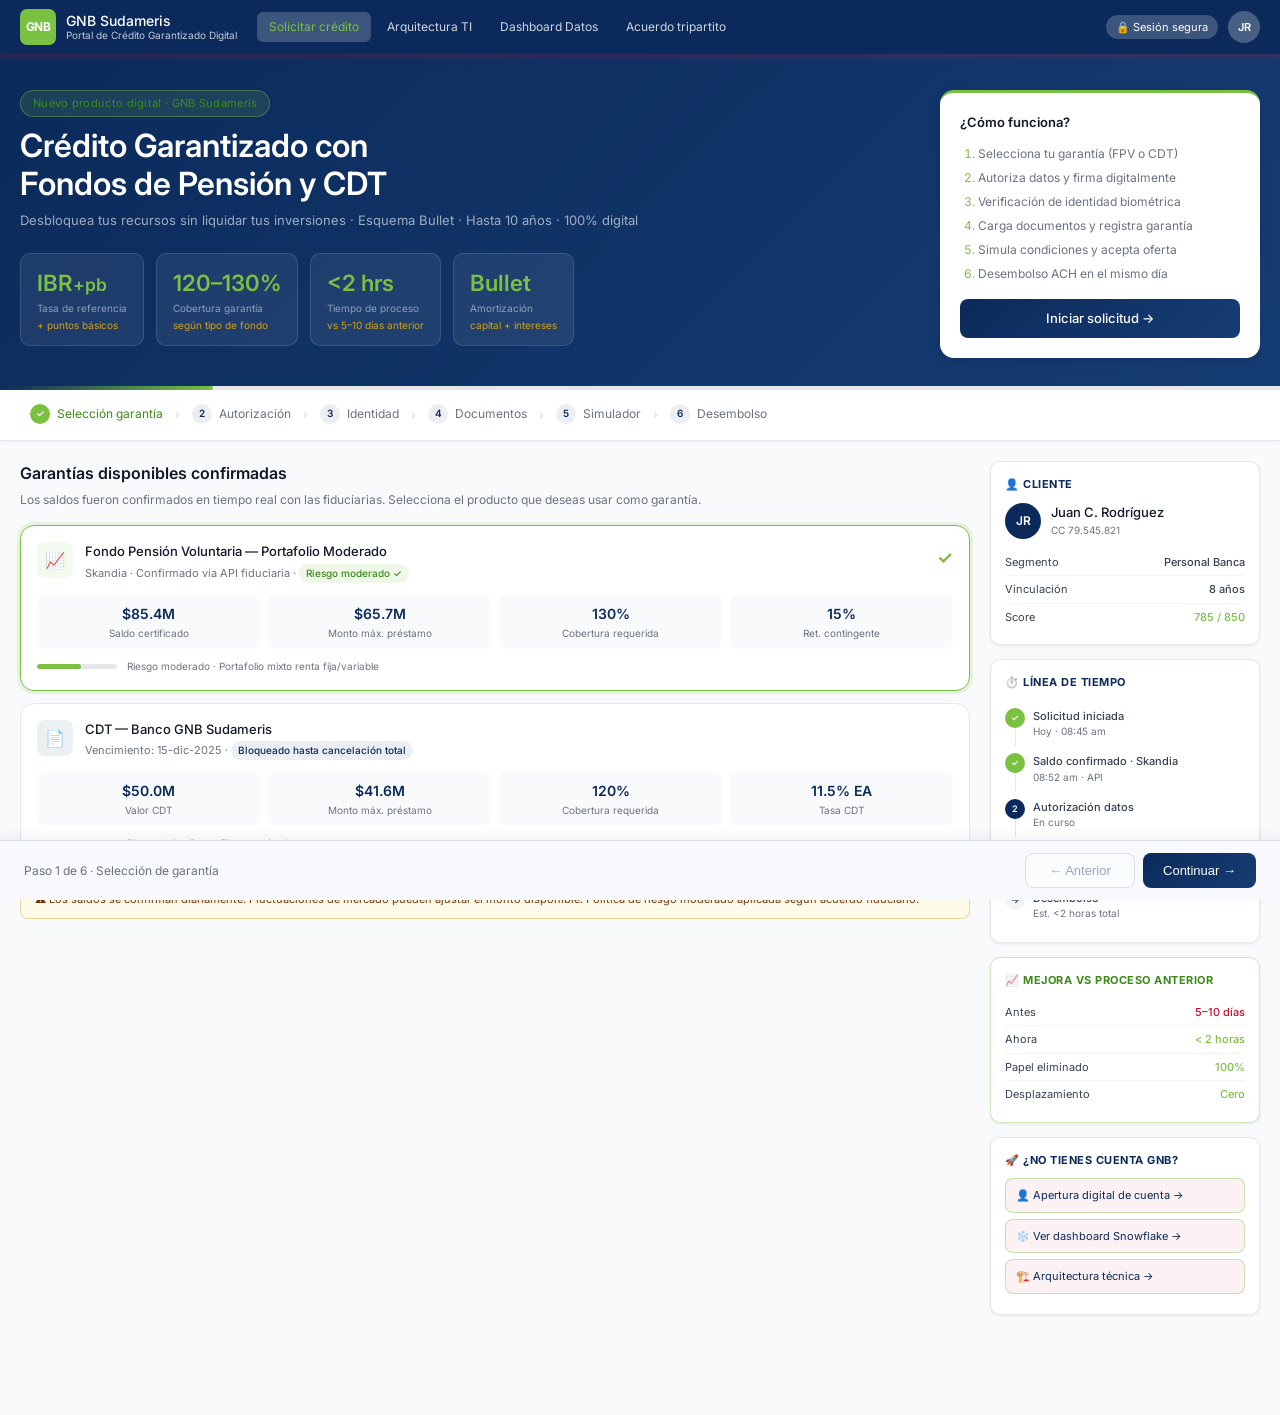
==== commit a55482f7: "Update color styles for various elements in index.html" ====
--- a/index.html
+++ b/index.html
@@ -1,4 +1,6 @@
 <!DOCTYPE html>
+<!-- Portal de Crédito Garantizado Digital · colores institucionales GNB Sudameris -->
+<!-- Co-authored with CoCo -->
 <html lang="es">
 <head>
 <meta charset="UTF-8">
@@ -7,6 +9,117 @@
 <link rel="stylesheet" href="styles.css">
 <link rel="preconnect" href="https://fonts.googleapis.com">
 <link href="https://fonts.googleapis.com/css2?family=Inter:wght@300;400;500;600;700&display=swap" rel="stylesheet">
+
+<!-- ═══ GNB Sudameris · Colores Institucionales ═══ -->
+<style>
+  :root {
+    --gnb-navy:       #0b2a5b;
+    --gnb-navy-light: #163d73;
+    --gnb-green:      #7AC142;
+    --gnb-green-dark: #5a9e2f;
+    --gnb-green-text: #3d8a1a;
+    --gnb-bg:         #f8f9fc;
+    --gnb-bg-grad:    #e8ecf4;
+  }
+
+  /* Header */
+  .site-header { background: var(--gnb-navy); }
+  .logo-mark { background: var(--gnb-green); color: white; }
+  .nav-link:hover, .nav-link.active {
+    color: var(--gnb-green);
+    border-bottom-color: var(--gnb-green);
+  }
+
+  /* Hero */
+  .product-hero { background: linear-gradient(135deg, var(--gnb-navy), var(--gnb-navy-light)); }
+  .hero-tag {
+    background: rgba(122,193,66,0.15);
+    color: var(--gnb-green-text);
+    border-color: rgba(122,193,66,0.4);
+  }
+  .hero-stat-val { color: var(--gnb-green); }
+
+  /* Quick card */
+  .quick-card { border-top: 3px solid var(--gnb-green); }
+  .quick-steps li::marker { color: var(--gnb-green); }
+
+  /* Buttons */
+  .btn-primary {
+    background: linear-gradient(135deg, var(--gnb-navy), var(--gnb-navy-light));
+    color: white; border: none;
+  }
+  .btn-primary:hover { background: linear-gradient(135deg, var(--gnb-green-dark), var(--gnb-green)); }
+  .btn-secondary { border-color: rgba(11,42,91,0.3); color: var(--gnb-navy); }
+
+  /* Progress bar */
+  .progress-bar-fill { background: linear-gradient(90deg, var(--gnb-navy), var(--gnb-green)); }
+
+  /* Stepper */
+  .step-num {
+    background: rgba(11,42,91,0.08);
+    color: var(--gnb-navy);
+    border-color: rgba(11,42,91,0.2);
+  }
+  .done-num { background: var(--gnb-green); color: white; border-color: var(--gnb-green-dark); }
+  .step-item.done span { color: var(--gnb-green-text); }
+  .step-item.active .step-num { background: var(--gnb-navy); color: white; }
+
+  /* Garantía cards */
+  .garantia-card.selected {
+    border-color: var(--gnb-green);
+    box-shadow: 0 0 0 3px rgba(122,193,66,0.15);
+  }
+  .check-mark { color: var(--gnb-green); }
+  .metric-val { color: var(--gnb-navy); }
+
+  /* Badges */
+  .badge-ok  { background: rgba(122,193,66,0.12); color: var(--gnb-green-text); border-color: rgba(122,193,66,0.4); }
+  .badge-info { background: rgba(11,42,91,0.08); color: var(--gnb-navy); border-color: rgba(11,42,91,0.25); }
+
+  /* Checkboxes */
+  .check-label input[type="checkbox"] { accent-color: var(--gnb-green); }
+
+  /* Sidebar */
+  .sidebar-section-title { color: var(--gnb-navy); font-weight: 700; }
+  .client-avatar { background: var(--gnb-navy); color: white; }
+
+  /* Timeline dots */
+  .tl-dot.done  { background: var(--gnb-green); color: white; }
+  .tl-dot.active { background: var(--gnb-navy); color: white; }
+
+  /* Tracking icons */
+  .track-icon.done   { background: rgba(122,193,66,0.15); color: var(--gnb-green-text); }
+  .track-icon.active { background: rgba(11,42,91,0.1);   color: var(--gnb-navy); }
+
+  /* Value highlights */
+  .val-green { color: var(--gnb-green-text); font-weight: 600; }
+
+  /* Bottom nav */
+  .bottom-nav { border-top: 1px solid rgba(11,42,91,0.12); background: var(--gnb-bg); }
+
+  /* Onboarding pills */
+  .onboarding-pill { border-color: rgba(122,193,66,0.4); color: var(--gnb-navy); }
+  .onboarding-pill:hover { background: rgba(122,193,66,0.1); border-color: var(--gnb-green); }
+
+  /* System chips */
+  .system-chip { background: rgba(11,42,91,0.06); color: var(--gnb-navy); border-color: rgba(11,42,91,0.15); }
+
+  /* Range sliders */
+  input[type="range"] { accent-color: var(--gnb-navy); }
+
+  /* Upload zone */
+  .upload-zone { border-color: rgba(122,193,66,0.4); }
+  .upload-zone:hover { background: rgba(122,193,66,0.05); border-color: var(--gnb-green); }
+
+  /* Result card values */
+  .result-val { color: var(--gnb-navy); font-weight: 700; }
+
+  /* Doc icons */
+  .doc-icon.ok { color: var(--gnb-green-text); }
+
+  /* OTP input focus */
+  .otp-input:focus { border-color: var(--gnb-navy); outline: none; box-shadow: 0 0 0 2px rgba(11,42,91,0.15); }
+</style>
 </head>
 <body>
 
@@ -131,7 +244,7 @@
 
       <div class="garantia-card selected" id="gcard-1" onclick="selectGarantia(1)">
         <div class="garantia-header">
-          <div class="garantia-icon" style="background:#e8f5ee">📈</div>
+          <div class="garantia-icon" style="background:rgba(122,193,66,0.09)">📈</div>
           <div class="garantia-info">
             <div class="garantia-name">Fondo Pensión Voluntaria — Portafolio Moderado</div>
             <div class="garantia-entity">Skandia · Confirmado vía API fiduciaria · <span class="badge badge-ok">Riesgo moderado ✓</span></div>
@@ -145,14 +258,14 @@
           <div class="metric-box"><div class="metric-val">15%</div><div class="metric-lbl">Ret. contingente</div></div>
         </div>
         <div class="risk-row">
-          <div class="risk-bar"><div class="risk-fill" style="width:55%;background:#1a7a4a"></div></div>
+          <div class="risk-bar"><div class="risk-fill" style="width:55%;background:#7AC142"></div></div>
           <span class="risk-label">Riesgo moderado · Portafolio mixto renta fija/variable</span>
         </div>
       </div>
 
       <div class="garantia-card" id="gcard-2" onclick="selectGarantia(2)">
         <div class="garantia-header">
-          <div class="garantia-icon" style="background:#e6f0fb">📄</div>
+          <div class="garantia-icon" style="background:rgba(11,42,91,0.07)">📄</div>
           <div class="garantia-info">
             <div class="garantia-name">CDT — Banco GNB Sudameris</div>
             <div class="garantia-entity">Vencimiento: 15-dic-2025 · <span class="badge badge-info">Bloqueado hasta cancelación total</span></div>
@@ -166,7 +279,7 @@
           <div class="metric-box"><div class="metric-val">11.5% EA</div><div class="metric-lbl">Tasa CDT</div></div>
         </div>
         <div class="risk-row">
-          <div class="risk-bar"><div class="risk-fill" style="width:15%;background:#185FA5"></div></div>
+          <div class="risk-bar"><div class="risk-fill" style="width:15%;background:#0b2a5b"></div></div>
           <span class="risk-label">Riesgo bajo · Renta fija garantizada</span>
         </div>
       </div>
@@ -182,7 +295,7 @@
 
       <div class="consent-box">
         <div class="consent-header">
-          <div class="consent-icon" style="background:rgba(200,16,46,0.1)">🔐</div>
+          <div class="consent-icon" style="background:rgba(11,42,91,0.08)">🔐</div>
           <div class="consent-title">Autorización de tratamiento de datos personales · Ley 1581/2012</div>
         </div>
         <p class="consent-text">Autorizo a GNB Sudameris, Skandia, y las demás fiduciarias participantes en el acuerdo de servicio tripartito, a consultar, verificar y compartir mi información financiera, de identidad y de saldos de productos de inversión, exclusivamente para efectos del otorgamiento del presente crédito garantizado.</p>
@@ -194,7 +307,7 @@
 
       <div class="consent-box">
         <div class="consent-header">
-          <div class="consent-icon" style="background:#e6f0fb">🏛️</div>
+          <div class="consent-icon" style="background:rgba(11,42,91,0.07)">🏛️</div>
           <div class="consent-title">Partes del acuerdo de servicios tripartito</div>
         </div>
         <div class="systems-row">
@@ -207,10 +320,10 @@
         <p class="consent-text">El acuerdo establece: entrega online de saldos certificados, retención contingente automática, notificación inmediata de fluctuaciones, y fuente líquida de pago con giro inmediato vía ACH en caso de mora, incumplimiento o caída de garantía por debajo del 100% de cobertura.</p>
       </div>
 
-      <div class="consent-box" style="border-color:rgba(26,122,74,0.3)">
+      <div class="consent-box" style="border-color:rgba(122,193,66,0.35)">
         <div class="consent-header">
-          <div class="consent-icon" style="background:#e8f5ee">✍️</div>
-          <div class="consent-title" style="color:#1a7a4a">Firma electrónica — PLA15 | OTP vía SMS/Email · Decreto 2364</div>
+          <div class="consent-icon" style="background:rgba(122,193,66,0.09)">✍️</div>
+          <div class="consent-title" style="color:#3d8a1a">Firma electrónica — PLA15 | OTP vía SMS/Email · Decreto 2364</div>
         </div>
         <div class="otp-row">
           <input type="text" class="otp-input" placeholder="● ● ● ● ● ●" maxlength="6">
@@ -226,7 +339,7 @@
 
       <div class="verify-list">
         <div class="verify-item">
-          <div class="verify-icon" style="background:#e8f5ee">✅</div>
+          <div class="verify-icon" style="background:rgba(122,193,66,0.09)">✅</div>
           <div class="verify-info">
             <div class="verify-name">Cédula de ciudadanía — validación RNEC</div>
             <div class="verify-detail">Documento verificado · Registraduría Nacional · sin novedades</div>
@@ -234,7 +347,7 @@
           <span class="badge badge-ok">Validado</span>
         </div>
         <div class="verify-item">
-          <div class="verify-icon" style="background:#e8f5ee">👆</div>
+          <div class="verify-icon" style="background:rgba(122,193,66,0.09)">👆</div>
           <div class="verify-info">
             <div class="verify-name">Dactiloscopía — huella biométrica</div>
             <div class="verify-detail">Score biométrico: 98.4% · AFIS Colombia · Tiempo real</div>
@@ -242,7 +355,7 @@
           <span class="badge badge-ok">Validado</span>
         </div>
         <div class="verify-item">
-          <div class="verify-icon" style="background:#e8f5ee">📊</div>
+          <div class="verify-icon" style="background:rgba(122,193,66,0.09)">📊</div>
           <div class="verify-info">
             <div class="verify-name">Centrales de riesgo — TransUnion / DataCrédito</div>
             <div class="verify-detail">Score crediticio: 785 · Sin obligaciones en mora · Cupo disponible</div>
@@ -250,7 +363,7 @@
           <span class="badge badge-ok">Aprobado</span>
         </div>
         <div class="verify-item">
-          <div class="verify-icon" style="background:rgba(200,16,46,0.1)">🎥</div>
+          <div class="verify-icon" style="background:rgba(212,160,23,0.12)">🎥</div>
           <div class="verify-info">
             <div class="verify-name">Video verificación de identidad (liveness check)</div>
             <div class="verify-detail">Anti-deepfake · Captura documento + selfie en vivo · GNB Digital Onboarding</div>
@@ -305,15 +418,15 @@
         </div>
         <div>
           <h3 class="sub-title">Estado de garantías</h3>
-          <div class="status-card" style="border-color:rgba(26,122,74,0.4)">
-            <div class="status-card-title" style="color:#1a7a4a">🔒 Bloqueo en fiduciaria</div>
+          <div class="status-card" style="border-color:rgba(122,193,66,0.4)">
+            <div class="status-card-title" style="color:#3d8a1a">🔒 Bloqueo en fiduciaria</div>
             <div class="status-row"><span>Estado</span><span class="val-green">Bloqueado ✓</span></div>
             <div class="status-row"><span>Monto bloqueado</span><span>$85.4M</span></div>
             <div class="status-row"><span>Certificado</span><span class="val-green">#F-2024-8821</span></div>
             <div class="status-row"><span>Vigencia</span><span>5 años</span></div>
           </div>
-          <div class="status-card" style="border-color:rgba(24,95,165,0.4);margin-top:10px">
-            <div class="status-card-title" style="color:#185FA5">🏢 Confecámaras — Registro</div>
+          <div class="status-card" style="border-color:rgba(11,42,91,0.35);margin-top:10px">
+            <div class="status-card-title" style="color:#0b2a5b">🏢 Confecámaras — Registro</div>
             <div class="status-row"><span>Estado</span><span class="val-warn">En registro</span></div>
             <div class="status-row"><span>Tipo</span><span>Mobiliaria · Ley 1676</span></div>
             <div class="status-row"><span>Folio</span><span>#GM-24-00145</span></div>
@@ -360,7 +473,7 @@
               <option>Amortización francesa mensual</option>
             </select>
           </div>
-          <div class="alert-box" style="background:rgba(26,122,74,0.07);border-color:rgba(26,122,74,0.3);margin-top:14px">
+          <div class="alert-box" style="background:rgba(122,193,66,0.07);border-color:rgba(122,193,66,0.35);margin-top:14px">
             📊 <strong>Ventaja vs rescate del fondo:</strong> Mantener inversión genera ~8.5% anual estimado vs costo de deuda. El cliente preserva su capital y sus rendimientos futuros.
           </div>
         </div>
@@ -436,8 +549,8 @@
           </div>
         </div>
         <div>
-          <div class="status-card" style="border-color:rgba(26,122,74,0.4)">
-            <div class="status-card-title" style="color:#1a7a4a">💳 Cuenta de desembolso</div>
+          <div class="status-card" style="border-color:rgba(122,193,66,0.4)">
+            <div class="status-card-title" style="color:#3d8a1a">💳 Cuenta de desembolso</div>
             <div class="status-row"><span>Banco</span><span>GNB Sudameris</span></div>
             <div class="status-row"><span>Cuenta</span><span>**** 4821</span></div>
             <div class="status-row"><span>Tipo</span><span>Cuenta corriente</span></div>
@@ -489,8 +602,8 @@
       </div>
     </div>
 
-    <div class="sidebar-card" style="border-color:rgba(26,122,74,0.3)">
-      <div class="sidebar-section-title" style="color:#1a7a4a">📈 Mejora vs proceso anterior</div>
+    <div class="sidebar-card" style="border-color:rgba(122,193,66,0.35)">
+      <div class="sidebar-section-title" style="color:#3d8a1a">📈 Mejora vs proceso anterior</div>
       <div class="status-row"><span>Antes</span><span class="val-red">5–10 días</span></div>
       <div class="status-row"><span>Ahora</span><span class="val-green">&lt; 2 horas</span></div>
       <div class="status-row"><span>Papel eliminado</span><span class="val-green">100%</span></div>
